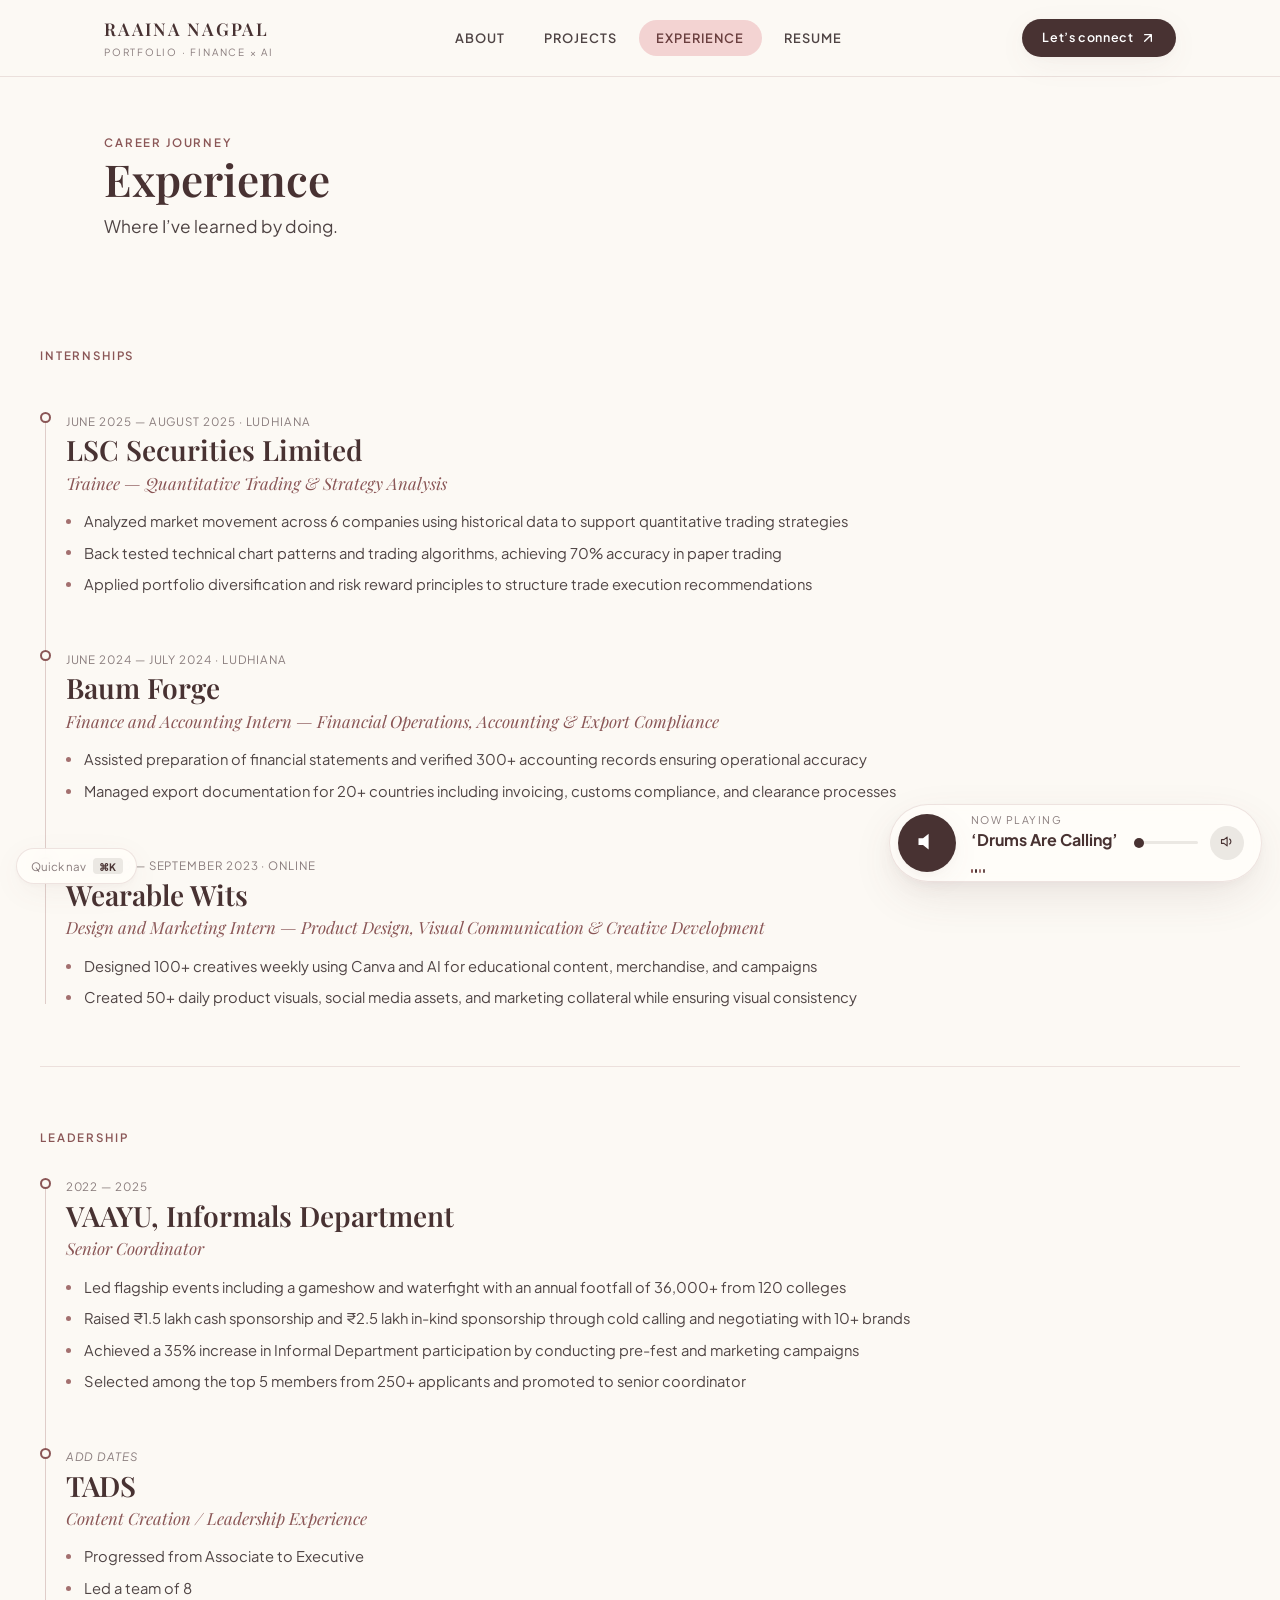
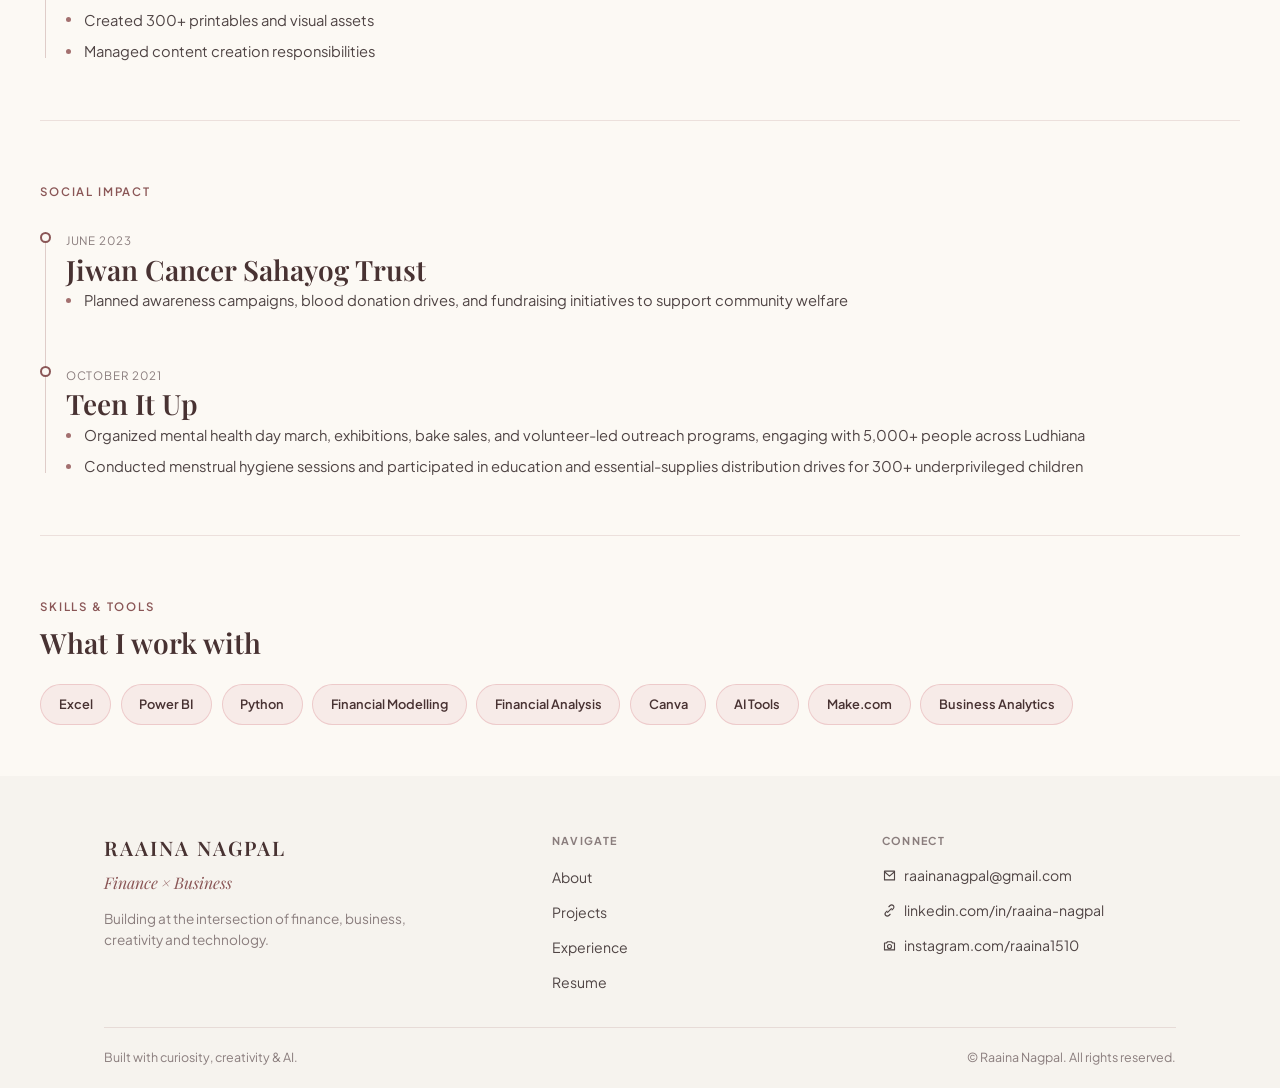
==== experience.html @ 9da61287 "Add files via upload" ====
<!DOCTYPE html>
<html lang="en">
<head>
<meta charset="UTF-8" />
<meta name="viewport" content="width=device-width, initial-scale=1.0" />
<title>Experience — Raaina Nagpal</title>
<meta name="description" content="Professional experience and skills." />
<link rel="preconnect" href="https://fonts.googleapis.com" />
<link rel="preconnect" href="https://fonts.gstatic.com" crossorigin />
<link href="https://fonts.googleapis.com/css2?family=Playfair+Display:ital,wght@0,500;0,600;0,700;1,500&family=Plus+Jakarta+Sans:wght@400;500;600;700&display=swap" rel="stylesheet" />
<link rel="stylesheet" href="css/style.css" />
</head>
<body data-page="experience">
<header class="site-header">
  <div class="inner">
    <a href="index.html" class="brand">
      <span class="brand-name">RAAINA NAGPAL</span>
      <span class="brand-tag">Portfolio &middot; Finance &times; AI</span>
    </a>
    <nav class="main-nav">
      <a href="index.html" data-nav-link>About</a>
<a href="projects.html" data-nav-link>Projects</a>
<a href="experience.html" data-nav-link>Experience</a>
<a href="resume.html" data-nav-link>Resume</a>
    </nav>
    <div class="header-actions">
      <a href="mailto:raainanagpal@gmail.com" class="btn-connect">
        <span>Let&rsquo;s connect</span>
        <svg class="icon-sm" viewBox="0 0 24 24" fill="none" stroke="currentColor" stroke-width="2" stroke-linecap="round" stroke-linejoin="round"><path d="M7 17L17 7M7 7h10v10"/></svg>
      </a>
      <button id="menu-toggle" class="menu-toggle" aria-label="Open menu">
        <svg viewBox="0 0 24 24" fill="none" stroke="currentColor" stroke-width="1.8" stroke-linecap="round"><path d="M3 6h18M3 12h18M3 18h18"/></svg>
      </button>
    </div>
  </div>
</header>

<div id="mobile-menu" class="mobile-menu">
  <div class="mobile-menu-top">
    <div class="brand">
      <span class="brand-name">RAAINA NAGPAL</span>
      <span class="brand-tag">Finance &times; Business</span>
    </div>
    <button id="menu-close" class="mobile-menu-close" aria-label="Close menu">
      <svg viewBox="0 0 24 24" fill="none" stroke="currentColor" stroke-width="1.8" stroke-linecap="round"><path d="M6 6l12 12M18 6L6 18"/></svg>
    </button>
  </div>
  <nav class="mobile-nav">
    <a href="index.html" data-nav-link>About</a>
<a href="projects.html" data-nav-link>Projects</a>
<a href="experience.html" data-nav-link>Experience</a>
<a href="resume.html" data-nav-link>Resume</a>
  </nav>
  <div class="mobile-menu-footer">&copy; <span id="current-year"></span> Raaina Nagpal. All rights reserved.</div>
</div>

<main>

<section class="page-hero container">
  <span class="eyebrow">Career Journey</span>
  <h1 class="headline-lg">Experience</h1>
  <p class="body-lg">Where I&rsquo;ve learned by doing.</p>
</section>

<section class="section-tight container">
  <span class="eyebrow">Internships</span>
  <div class="timeline">

    <div class="timeline-item">
      <span class="timeline-dot"></span>
      <span class="role-dates">June 2025 &mdash; August 2025 &middot; Ludhiana</span>
      <h3 class="headline-md">LSC Securities Limited</h3>
      <span class="role">Trainee &mdash; Quantitative Trading &amp; Strategy Analysis</span>
      <ul>
        <li>Analyzed market movement across 6 companies using historical data to support quantitative trading strategies</li>
        <li>Back tested technical chart patterns and trading algorithms, achieving 70% accuracy in paper trading</li>
        <li>Applied portfolio diversification and risk reward principles to structure trade execution recommendations</li>
      </ul>
    </div>

    <div class="timeline-item">
      <span class="timeline-dot"></span>
      <span class="role-dates">June 2024 &mdash; July 2024 &middot; Ludhiana</span>
      <h3 class="headline-md">Baum Forge</h3>
      <span class="role">Finance and Accounting Intern &mdash; Financial Operations, Accounting &amp; Export Compliance</span>
      <ul>
        <li>Assisted preparation of financial statements and verified 300+ accounting records ensuring operational accuracy</li>
        <li>Managed export documentation for 20+ countries including invoicing, customs compliance, and clearance processes</li>
      </ul>
    </div>

    <div class="timeline-item">
      <span class="timeline-dot"></span>
      <span class="role-dates">June 2023 &mdash; September 2023 &middot; Online</span>
      <h3 class="headline-md">Wearable Wits</h3>
      <span class="role">Design and Marketing Intern &mdash; Product Design, Visual Communication &amp; Creative Development</span>
      <ul>
        <li>Designed 100+ creatives weekly using Canva and AI for educational content, merchandise, and campaigns</li>
        <li>Created 50+ daily product visuals, social media assets, and marketing collateral while ensuring visual consistency</li>
      </ul>
    </div>

  </div>

  <div class="skills-section">
    <span class="eyebrow">Leadership</span>
    <div class="timeline" style="margin-top:1.5rem;">

      <div class="timeline-item">
        <span class="timeline-dot"></span>
        <span class="role-dates">2022 &mdash; 2025</span>
        <h3 class="headline-md">VAAYU, Informals Department</h3>
        <span class="role">Senior Coordinator</span>
        <ul>
          <li>Led flagship events including a gameshow and waterfight with an annual footfall of 36,000+ from 120 colleges</li>
          <li>Raised &#8377;1.5 lakh cash sponsorship and &#8377;2.5 lakh in-kind sponsorship through cold calling and negotiating with 10+ brands</li>
          <li>Achieved a 35% increase in Informal Department participation by conducting pre-fest and marketing campaigns</li>
          <li>Selected among the top 5 members from 250+ applicants and promoted to senior coordinator</li>
        </ul>
      </div>

      <div class="timeline-item">
        <span class="timeline-dot"></span>
        <span class="role-dates"><em>Add dates</em></span>
        <h3 class="headline-md">TADS</h3>
        <span class="role">Content Creation / Leadership Experience</span>
        <ul>
          <li>Progressed from Associate to Executive</li>
          <li>Led a team of 8</li>
          <li>Created 300+ printables and visual assets</li>
          <li>Managed content creation responsibilities</li>
        </ul>
      </div>

    </div>
  </div>

  <div class="skills-section">
    <span class="eyebrow">Social Impact</span>
    <div class="timeline" style="margin-top:1.5rem;">

      <div class="timeline-item">
        <span class="timeline-dot"></span>
        <span class="role-dates">June 2023</span>
        <h3 class="headline-md">Jiwan Cancer Sahayog Trust</h3>
        <ul>
          <li>Planned awareness campaigns, blood donation drives, and fundraising initiatives to support community welfare</li>
        </ul>
      </div>

      <div class="timeline-item">
        <span class="timeline-dot"></span>
        <span class="role-dates">October 2021</span>
        <h3 class="headline-md">Teen It Up</h3>
        <ul>
          <li>Organized mental health day march, exhibitions, bake sales, and volunteer-led outreach programs, engaging with 5,000+ people across Ludhiana</li>
          <li>Conducted menstrual hygiene sessions and participated in education and essential-supplies distribution drives for 300+ underprivileged children</li>
        </ul>
      </div>

    </div>
  </div>

  <div class="skills-section">
    <span class="eyebrow">Skills &amp; Tools</span>
    <h2 class="headline-md" style="margin-top:0.5rem;">What I work with</h2>
    <div class="skills-pills">
      <span class="skill-pill">Excel</span>
      <span class="skill-pill">Power BI</span>
      <span class="skill-pill">Python</span>
      <span class="skill-pill">Financial Modelling</span>
      <span class="skill-pill">Financial Analysis</span>
      <span class="skill-pill">Canva</span>
      <span class="skill-pill">AI Tools</span>
      <span class="skill-pill">Make.com</span>
      <span class="skill-pill">Business Analytics</span>
    </div>
  </div>
</section>

</main>
<footer class="site-footer">
  <div class="container">
    <div class="footer-grid">
      <div class="footer-brand">
        <span class="brand-name">RAAINA NAGPAL</span>
        <p class="tagline">Finance &times; Business</p>
        <p class="desc">Building at the intersection of finance, business, creativity and technology.</p>
      </div>
      <div class="footer-col">
        <h4>Navigate</h4>
        <ul>
          <li><a href="index.html">About</a></li>
          <li><a href="projects.html">Projects</a></li>
          <li><a href="experience.html">Experience</a></li>
          <li><a href="resume.html">Resume</a></li>
        </ul>
      </div>
      <div class="footer-col">
        <h4>Connect</h4>
        <ul>
          <li><a href="mailto:raainanagpal@gmail.com"><svg viewBox="0 0 24 24" fill="none" stroke="currentColor" stroke-width="1.8" stroke-linecap="round" stroke-linejoin="round"><path d="M4 5h16v14H4z"/><path d="M4 6l8 7 8-7"/></svg> <span>raainanagpal@gmail.com</span></a></li>
          <li><a href="https://www.linkedin.com/in/raaina-nagpal-682293224" target="_blank" rel="noopener"><svg viewBox="0 0 24 24" fill="none" stroke="currentColor" stroke-width="1.8" stroke-linecap="round" stroke-linejoin="round"><path d="M9 15l6-6M8 13l-2 2a3.5 3.5 0 105 5l2-2M16 11l2-2a3.5 3.5 0 10-5-5l-2 2"/></svg> <span>linkedin.com/in/raaina-nagpal</span></a></li>
          <li><a href="https://www.instagram.com/raaina1510" target="_blank" rel="noopener"><svg viewBox="0 0 24 24" fill="none" stroke="currentColor" stroke-width="1.8" stroke-linecap="round" stroke-linejoin="round"><path d="M4 8h3l2-2h6l2 2h3v11H4z"/><circle cx="12" cy="13.5" r="3.2"/></svg> <span>instagram.com/raaina1510</span></a></li>
        </ul>
      </div>
    </div>
    <div class="footer-bottom">
      <p>Built with curiosity, creativity &amp; AI.</p>
      <p>&copy; <span id="current-year"></span> Raaina Nagpal. All rights reserved.</p>
    </div>
  </div>
</footer>

<div id="audio-player" class="audio-player">
  <audio preload="none" loop>
    <source src="assets/audio/theme-song.mp3" type="audio/mpeg" />
  </audio>
  <button class="audio-speaker-btn" data-audio-play aria-label="Play or pause the song">
    <span class="icon-speaker-off"><svg viewBox="0 0 24 24" fill="currentColor"><path d="M4 9v6h4l5 4V5L8 9z"/></svg></span>
    <span class="icon-speaker-on"><svg viewBox="0 0 24 24"><path d="M4 9v6h4l5 4V5L8 9z" fill="currentColor"/><path d="M16.3 8.3a5.2 5.2 0 010 7.4" stroke="currentColor" stroke-width="1.8" fill="none" stroke-linecap="round"/><path d="M19 5.8a8.8 8.8 0 010 12.4" stroke="currentColor" stroke-width="1.8" fill="none" stroke-linecap="round"/></svg></span>
  </button>
  <div class="audio-info">
    <span class="now-playing">Now Playing</span>
    <span class="song-name" data-audio-title>&lsquo;Drums Are Calling&rsquo;</span>
    <div class="audio-eq" aria-hidden="true"><span></span><span></span><span></span><span></span></div>
  </div>
  <div class="audio-secondary">
    <input type="range" class="audio-progress" data-audio-progress value="0" min="0" max="100" aria-label="Seek" />
    <button class="audio-btn" data-audio-mute aria-label="Mute or unmute">
      <span class="icon-volume"><svg viewBox="0 0 24 24" fill="none" stroke="currentColor" stroke-width="1.8" stroke-linecap="round" stroke-linejoin="round"><path d="M4 9v6h4l5 4V5L8 9z"/><path d="M17 8a5 5 0 010 8"/></svg></span>
      <span class="icon-muted" style="display:none"><svg viewBox="0 0 24 24" fill="none" stroke="currentColor" stroke-width="1.8" stroke-linecap="round" stroke-linejoin="round"><path d="M4 9v6h4l5 4V5L8 9z"/><path d="M16 9l4 6M20 9l-4 6"/></svg></span>
    </button>
  </div>
</div>

<button id="cmdk-hint" class="cmdk-hint" aria-label="Open quick navigation">
  <span class="cmdk-hint-label">Quick nav</span>
  <kbd>&#8984;K</kbd>
</button>

<script src="js/main.js"></script>

</body>
</html>
---- css/style.css ----
/* ==========================================================================
   RAAINA NAGPAL — PORTFOLIO
   Design system: "Atelier Editorial"
   Soft feminine + sophisticated + minimal + editorial + modern business.
   All colours / type / spacing live in the variables below — change the
   look of the whole site by editing this one block.
   ========================================================================== */

:root {
  /* Colour palette */
  --surface: #fcf9f4;
  --surface-container-lowest: #ffffff;
  --surface-container-low: #f6f3ee;
  --surface-container: #f0ede9;
  --surface-container-high: #ebe8e3;
  --surface-container-highest: #e5e2dd;

  --on-surface: #1c1c19;
  --on-surface-variant: #4f4444;
  --outline: #8a7d7d;
  --outline-variant: #d3c3c2;

  --primary: #483232;          /* deep cocoa — headlines, primary actions */
  --primary-hover: #6a4f4f;
  --on-primary: #ffffff;

  --secondary: #8a5656;        /* dusty rose — accents, active states */
  --secondary-container: #f3d3d2;
  --on-secondary-container: #6a3f3f;

  --tertiary: #a3706f;         /* blush accent */
  --tertiary-container: #f7ebe8;

  --blush: #f7ebe8;
  --blush-strong: #f3d8d7;

  --border-hairline: rgba(163, 112, 112, 0.18);
  --border-hairline-strong: rgba(163, 112, 112, 0.32);

  --shadow-card: 0 8px 32px -4px rgba(125, 90, 90, 0.08), 0 2px 8px -2px rgba(125, 90, 90, 0.05);
  --shadow-float: 0 16px 48px -8px rgba(97, 72, 72, 0.14), 0 4px 16px -4px rgba(97, 72, 72, 0.06);

  /* Typography */
  --font-display: 'Playfair Display', 'Georgia', serif;
  --font-body: 'Plus Jakarta Sans', -apple-system, 'Segoe UI', sans-serif;

  /* Layout */
  --max-width: 1200px;
  --gutter-desktop: 4rem;
  --gutter-tablet: 2rem;
  --gutter-mobile: 1.25rem;

  --radius-sm: 4px;
  --radius-md: 8px;
  --radius-lg: 12px;
  --radius-full: 999px;

  --surface-glass: rgba(252, 249, 244, 0.88);
  --surface-glass-strong: rgba(255, 253, 249, 0.92);
}

/* ---------- Reset & base ---------- */
*, *::before, *::after { box-sizing: border-box; }
html { scroll-behavior: smooth; }
@media (prefers-reduced-motion: reduce) {
  html { scroll-behavior: auto; }
  *, *::before, *::after { animation-duration: 0.01ms !important; animation-iteration-count: 1 !important; transition-duration: 0.01ms !important; }
}

body {
  margin: 0;
  background: var(--surface);
  color: var(--on-surface);
  font-family: var(--font-body);
  font-size: 16px;
  line-height: 1.6;
  -webkit-font-smoothing: antialiased;
}

img { max-width: 100%; display: block; }
a { color: inherit; text-decoration: none; }
button { font-family: inherit; cursor: pointer; }
ul { margin: 0; padding: 0; list-style: none; }
h1, h2, h3, h4, p { margin: 0; }

:focus-visible {
  outline: 2px solid var(--secondary);
  outline-offset: 3px;
}

.container {
  max-width: var(--max-width);
  margin: 0 auto;
  padding: 0 var(--gutter-mobile);
}
@media (min-width: 768px) { .container { padding: 0 var(--gutter-tablet); } }
@media (min-width: 1024px) { .container { padding: 0 var(--gutter-desktop); } }

.eyebrow {
  font-size: 0.72rem;
  font-weight: 600;
  letter-spacing: 0.16em;
  text-transform: uppercase;
  color: var(--secondary);
}

.section { padding: clamp(3rem, 6vw, 6rem) 0; }
.section-tight { padding: clamp(2rem, 4vw, 3.5rem) 0; }

/* ---------- Typography scale ---------- */
.display-hero {
  font-family: var(--font-display);
  font-weight: 600;
  font-size: clamp(2.4rem, 5.2vw, 4rem);
  line-height: 1.08;
  letter-spacing: -0.01em;
  color: var(--primary);
}
.headline-lg {
  font-family: var(--font-display);
  font-weight: 600;
  font-size: clamp(2rem, 4vw, 2.75rem);
  line-height: 1.12;
  color: var(--primary);
}
.headline-md {
  font-family: var(--font-display);
  font-weight: 600;
  font-size: clamp(1.4rem, 2.4vw, 1.75rem);
  line-height: 1.25;
  color: var(--primary);
}
.headline-sm {
  font-family: var(--font-display);
  font-weight: 600;
  font-size: 1.3rem;
  line-height: 1.3;
  color: var(--primary);
}
.body-lg { font-size: 1.08rem; line-height: 1.7; color: var(--on-surface-variant); }
.body-md { font-size: 0.98rem; line-height: 1.65; color: var(--on-surface-variant); }
.subheading { font-size: 1.15rem; color: var(--secondary); font-family: var(--font-display); font-style: italic; }

/* ---------- Header / Nav ---------- */
.site-header {
  position: fixed;
  top: 0; left: 0; right: 0;
  z-index: 100;
  background: var(--surface-glass);
  backdrop-filter: blur(10px);
  -webkit-backdrop-filter: blur(10px);
  border-bottom: 1px solid var(--border-hairline);
}
.site-header .inner {
  max-width: var(--max-width);
  margin: 0 auto;
  padding: 0 var(--gutter-mobile);
  height: 76px;
  display: flex;
  align-items: center;
  justify-content: space-between;
  gap: 1rem;
}
@media (min-width: 768px) { .site-header .inner { padding: 0 var(--gutter-tablet); } }
@media (min-width: 1024px) { .site-header .inner { padding: 0 var(--gutter-desktop); } }

.brand { display: flex; flex-direction: column; gap: 2px; }
.brand-name {
  font-family: var(--font-display);
  font-weight: 600;
  font-size: 1.1rem;
  letter-spacing: 0.1em;
  color: var(--primary);
}
.brand-tag {
  font-size: 0.62rem;
  letter-spacing: 0.18em;
  text-transform: uppercase;
  color: var(--outline);
}

.main-nav { display: none; align-items: center; gap: 0.25rem; }
@media (min-width: 900px) { .main-nav { display: flex; } }
.main-nav a {
  padding: 0.5rem 1.1rem;
  font-size: 0.8rem;
  font-weight: 600;
  letter-spacing: 0.08em;
  text-transform: uppercase;
  color: var(--on-surface-variant);
  border-radius: var(--radius-full);
  transition: background 0.2s ease, color 0.2s ease;
}
.main-nav a:hover { color: var(--primary); background: var(--surface-container-low); }
.main-nav a.active { color: var(--on-secondary-container); background: var(--secondary-container); }

.header-actions { display: flex; align-items: center; gap: 0.75rem; }
.btn-connect {
  display: none;
  align-items: center;
  gap: 0.4rem;
  padding: 0.55rem 1.25rem;
  background: var(--primary);
  color: var(--on-primary);
  border-radius: var(--radius-full);
  font-size: 0.78rem;
  font-weight: 600;
  letter-spacing: 0.05em;
  box-shadow: var(--shadow-card);
  transition: background 0.2s ease;
}
.btn-connect:hover { background: var(--primary-hover); }
@media (min-width: 640px) { .btn-connect { display: inline-flex; } }

.menu-toggle {
  display: inline-flex;
  align-items: center;
  justify-content: center;
  width: 40px; height: 40px;
  background: none;
  border: none;
  color: var(--primary);
}
@media (min-width: 900px) { .menu-toggle { display: none; } }

/* Mobile menu */
.mobile-menu {
  position: fixed;
  inset: 0;
  z-index: 200;
  background: var(--surface-glass-strong);
  backdrop-filter: blur(16px);
  display: flex;
  flex-direction: column;
  justify-content: space-between;
  padding: 1.75rem var(--gutter-mobile) 2rem;
  transform: translateX(100%);
  transition: transform 0.32s ease;
}
.mobile-menu.open { transform: translateX(0); }
.mobile-menu-top { display: flex; align-items: center; justify-content: space-between; }
.mobile-menu-close { width: 40px; height: 40px; background: none; border: none; color: var(--primary); }
.mobile-nav { display: flex; flex-direction: column; gap: 1.25rem; margin-top: 2.5rem; }
.mobile-nav a {
  font-family: var(--font-display);
  font-size: 1.9rem;
  color: var(--primary);
}
.mobile-nav a.active { color: var(--secondary); }
.mobile-menu-footer { font-size: 0.8rem; color: var(--outline); }

body.menu-lock { overflow: hidden; }

/* ---------- Buttons ---------- */
.btn {
  display: inline-flex;
  align-items: center;
  gap: 0.5rem;
  padding: 0.85rem 1.6rem;
  border-radius: var(--radius-sm);
  font-size: 0.85rem;
  font-weight: 600;
  letter-spacing: 0.02em;
  border: 1px solid transparent;
  transition: all 0.2s ease;
}
.btn-primary { background: var(--primary); color: var(--on-primary); box-shadow: var(--shadow-card); }
.btn-primary:hover { background: var(--primary-hover); transform: translateY(-1px); }
.btn-secondary { background: var(--surface-container-lowest); color: var(--primary); border-color: var(--border-hairline-strong); }
.btn-secondary:hover { background: var(--blush); border-color: var(--secondary); }
.btn svg { width: 16px; height: 16px; transition: transform 0.2s ease; }
.btn-primary:hover svg { transform: translateX(3px); }

/* ---------- Hero (home) ---------- */
.hero {
  padding-top: clamp(6rem, 10vw, 8.5rem);
  padding-bottom: clamp(3rem, 6vw, 5rem);
}
.hero-grid {
  display: grid;
  grid-template-columns: 1fr;
  gap: 2.5rem;
  align-items: center;
}
@media (min-width: 960px) { .hero-grid { grid-template-columns: 1.15fr 0.85fr; gap: 3.5rem; } }

.hero-pulse { display: inline-flex; align-items: center; gap: 0.5rem; margin-bottom: 1rem; }
.pulse-dot { width: 7px; height: 7px; border-radius: 50%; background: var(--secondary); position: relative; }
.pulse-dot::after {
  content: '';
  position: absolute; inset: -4px;
  border-radius: 50%;
  border: 1px solid var(--secondary);
  opacity: 0.6;
  animation: pulse 2.4s ease-out infinite;
}
@keyframes pulse { 0% { transform: scale(0.6); opacity: 0.7; } 100% { transform: scale(2.2); opacity: 0; } }

.hero h1 { margin-bottom: 1.1rem; }
.hero .x-sep { color: var(--secondary); font-style: italic; font-weight: 400; }

.hero-quote {
  border-left: 3px solid var(--secondary-container);
  padding: 0.25rem 0 0.25rem 1.1rem;
  margin: 1.25rem 0;
  font-family: var(--font-display);
  font-style: italic;
  font-size: 1.2rem;
  color: var(--on-surface-variant);
}

.hero-intro { max-width: 540px; margin-bottom: 1.75rem; }

.hero-ctas { display: flex; flex-wrap: wrap; align-items: center; gap: 0.9rem; }
.availability-pill {
  display: inline-flex; align-items: center; gap: 0.5rem;
  padding: 0.5rem 1rem;
  background: var(--surface-container-lowest);
  border-radius: var(--radius-full);
  box-shadow: var(--shadow-card);
  font-size: 0.7rem; letter-spacing: 0.08em; text-transform: uppercase; color: var(--outline);
}
.availability-pill .dot { width: 6px; height: 6px; border-radius: 50%; background: #6f8f6f; }

/* Photo frame */
.photo-frame-wrap { position: relative; max-width: 420px; margin: 0 auto 1.5rem; }
.photo-frame {
  position: relative;
  background: var(--surface-container-lowest);
  padding: 10px;
  border-radius: var(--radius-lg);
  box-shadow: var(--shadow-float);
}
.photo-frame .photo {
  position: relative;
  aspect-ratio: 3 / 4;
  border-radius: var(--radius-md);
  overflow: hidden;
  background: var(--surface-container-high);
}
.photo-frame .photo img {
  width: 100%; height: 100%;
  object-fit: cover; object-position: center top;
  transition: transform 0.7s ease;
}
.photo-frame:hover .photo img { transform: scale(1.04); }
.photo-caption {
  margin-top: 10px;
  padding: 0.8rem 1rem;
  background: var(--surface-container-low);
  border-radius: var(--radius-md);
  display: flex; align-items: center; justify-content: space-between;
}
.photo-caption .name { font-family: var(--font-display); font-weight: 600; color: var(--primary); font-size: 0.95rem; }
.photo-caption .loc { font-size: 0.65rem; letter-spacing: 0.1em; text-transform: uppercase; color: var(--outline); }
.photo-badge {
  position: absolute; top: 0.85rem; left: 0.85rem;
  max-width: 200px;
  background: var(--surface-glass-strong);
  backdrop-filter: blur(6px);
  padding: 0.5rem 0.85rem;
  border-radius: var(--radius-md);
  box-shadow: var(--shadow-card);
  display: inline-flex;
  align-items: center; gap: 0.5rem;
}
.photo-badge .label { font-size: 0.58rem; letter-spacing: 0.1em; text-transform: uppercase; color: var(--outline); display: block; }
.photo-badge .value { font-size: 0.82rem; font-weight: 600; color: var(--primary); line-height: 1.3; }

/* ---------- About preview ---------- */
.about-preview p { max-width: 68ch; }
.discipline-grid {
  display: grid;
  grid-template-columns: 1fr;
  gap: 1.25rem;
  margin-top: 2rem;
}
@media (min-width: 700px) { .discipline-grid { grid-template-columns: repeat(2, 1fr); } }
.discipline-card {
  background: var(--surface-container-lowest);
  border: 1px solid var(--border-hairline);
  padding: 1.75rem;
  border-radius: var(--radius-lg);
  transition: box-shadow 0.2s ease;
}
.discipline-card:hover { box-shadow: var(--shadow-card); }
.discipline-card h3 { margin: 0.75rem 0 0.5rem; }
.discipline-icon {
  width: 42px; height: 42px;
  border-radius: var(--radius-md);
  background: var(--surface-container-low);
  display: flex; align-items: center; justify-content: center;
  color: var(--primary);
}
.discipline-icon svg { width: 20px; height: 20px; }

/* ---------- Section heading pattern ---------- */
.page-hero {
  padding-top: clamp(6.5rem, 10vw, 9rem);
  padding-bottom: clamp(2rem, 4vw, 3rem);
}
.page-hero h1 { margin-bottom: 0.6rem; }

/* ---------- Entrance (hero only, on load — not repeated per-section) ---------- */
@keyframes fade-up {
  from { opacity: 0; transform: translateY(10px); }
  to { opacity: 1; transform: translateY(0); }
}
.fade-in { animation: fade-up 0.7s ease both; }

/* ---------- Projects page ---------- */
.projects-subhead { max-width: 60ch; margin-top: 0.5rem; }
.project-case {
  border-top: 1px solid var(--border-hairline);
  padding: clamp(2.5rem, 5vw, 4rem) 0;
}
.project-case:first-of-type { border-top: none; }
.project-case-head {
  display: flex; flex-direction: column; gap: 0.75rem;
  margin-bottom: 2rem;
}
.project-index { font-family: var(--font-display); font-style: italic; color: var(--tertiary); font-size: 1.1rem; }
.project-case-head h2 { margin: 0; }
.project-case-head .subtitle { color: var(--secondary); font-family: var(--font-display); font-style: italic; font-size: 1.15rem; }

.metric-row {
  display: grid;
  grid-template-columns: repeat(2, 1fr);
  gap: 1rem;
  margin: 1.75rem 0;
}
@media (min-width: 700px) { .metric-row { grid-template-columns: repeat(4, 1fr); } }
.metric-card {
  background: var(--surface-container-lowest);
  border: 1px solid var(--border-hairline);
  border-radius: var(--radius-md);
  padding: 1.25rem 1rem;
  text-align: center;
}
.metric-card .value { font-family: var(--font-display); font-weight: 600; font-size: 1.4rem; color: var(--primary); }
.metric-card .label { display: block; margin-top: 0.35rem; font-size: 0.68rem; letter-spacing: 0.1em; text-transform: uppercase; color: var(--outline); }

.process-list { display: grid; grid-template-columns: 1fr; gap: 0.75rem; margin: 1.75rem 0; }
@media (min-width: 700px) { .process-list { grid-template-columns: repeat(2, 1fr); } }
.process-step {
  display: flex; align-items: baseline; gap: 0.85rem;
  padding: 0.85rem 1rem;
  background: var(--surface-container-low);
  border-radius: var(--radius-sm);
}
.process-step .num { font-family: var(--font-display); font-weight: 600; color: var(--tertiary); font-size: 0.95rem; }
.process-step .txt { font-size: 0.88rem; color: var(--on-surface-variant); }

.image-grid { display: grid; grid-template-columns: repeat(2, 1fr); gap: 0.85rem; margin-top: 1.75rem; }
@media (min-width: 700px) { .image-grid { grid-template-columns: repeat(4, 1fr); } }
.image-grid figure { margin: 0; border-radius: var(--radius-md); overflow: hidden; border: 1px solid var(--border-hairline); }
.image-grid img { aspect-ratio: 1/1; object-fit: cover; filter: saturate(0.9); transition: filter 0.3s ease, transform 0.4s ease; }
.image-grid figure:hover img { filter: saturate(1.1); transform: scale(1.03); }

.screenshot-frame {
  margin-top: 1.75rem;
  border-radius: var(--radius-lg);
  overflow: hidden;
  border: 1px solid var(--border-hairline);
  box-shadow: var(--shadow-card);
}
.screenshot-frame img { width: 100%; }

.flow-row {
  display: flex; flex-wrap: wrap; align-items: center; gap: 0.6rem;
  margin: 1.75rem 0;
}
.flow-node {
  padding: 0.65rem 1.15rem;
  background: var(--blush);
  border: 1px solid var(--border-hairline-strong);
  border-radius: var(--radius-full);
  font-size: 0.78rem; font-weight: 600; color: var(--primary);
}
.flow-arrow { color: var(--secondary); font-size: 1.1rem; }

.asset-placeholders { display: grid; grid-template-columns: repeat(2, 1fr); gap: 0.85rem; margin-top: 1.5rem; }
@media (min-width: 700px) { .asset-placeholders { grid-template-columns: repeat(4, 1fr); } }
.asset-placeholder {
  border: 1.5px dashed var(--border-hairline-strong);
  border-radius: var(--radius-md);
  padding: 1.25rem 0.75rem;
  text-align: center;
  font-size: 0.72rem;
  letter-spacing: 0.04em;
  color: var(--outline);
  background: var(--surface-container-lowest);
}
.asset-placeholder svg { width: 20px; height: 20px; margin: 0 auto 0.5rem; color: var(--tertiary); }

.editable-note {
  margin-top: 1.5rem;
  font-size: 0.75rem;
  color: var(--outline);
  border-left: 2px solid var(--border-hairline-strong);
  padding-left: 0.75rem;
}

.brand-logo-plate {
  max-width: 380px;
  margin: 1.5rem 0;
  border-radius: var(--radius-md);
  overflow: hidden;
  border: 1px solid var(--border-hairline);
  box-shadow: var(--shadow-card);
}
.brand-logo-plate img { width: 100%; display: block; }

.stat-highlight {
  display: inline-flex;
  flex-direction: column;
  gap: 0.2rem;
  padding: 1.25rem 1.85rem;
  background: var(--surface-container-lowest);
  border: 1px solid var(--border-hairline);
  border-radius: var(--radius-md);
  margin: 0.5rem 0 1.25rem;
}
.stat-highlight .value { font-family: var(--font-display); font-weight: 600; font-size: 2.1rem; color: var(--primary); }
.stat-highlight .label { font-size: 0.7rem; letter-spacing: 0.1em; text-transform: uppercase; color: var(--outline); }

.inline-audio-player {
  margin-top: 1.5rem;
  padding: 1rem 1.25rem;
  background: var(--surface-container-lowest);
  border: 1px solid var(--border-hairline);
  border-radius: var(--radius-md);
  box-shadow: var(--shadow-card);
}
.inline-audio-player audio { display: block; }

/* ---------- Interactive pipeline simulator (Influencer Payment OS) ---------- */
.pipeline { margin: 1.5rem 0; }
.pipeline-track {
  display: flex;
  flex-wrap: wrap;
  align-items: center;
  gap: 0;
  margin-bottom: 1.25rem;
}
.pipeline-node {
  width: 38px;
  height: 38px;
  border-radius: 50%;
  border: 2px solid var(--border-hairline-strong);
  background: var(--surface-container-lowest);
  color: var(--primary);
  font-family: var(--font-display);
  font-weight: 600;
  font-size: 0.82rem;
  display: flex;
  align-items: center;
  justify-content: center;
  cursor: pointer;
  transition: all 0.25s ease;
  flex-shrink: 0;
  padding: 0;
}
.pipeline-node:hover { border-color: var(--secondary); }
.pipeline-node.active {
  background: var(--primary);
  border-color: var(--primary);
  color: var(--on-primary);
  transform: scale(1.14);
  box-shadow: var(--shadow-card);
}
.pipeline-node.done { background: var(--blush); border-color: var(--tertiary); color: var(--primary); }
.pipeline-connector {
  width: 20px;
  height: 2px;
  background: var(--border-hairline-strong);
  flex-shrink: 0;
  position: relative;
  overflow: hidden;
  transition: background 0.3s ease;
}
.pipeline-connector.done { background: var(--tertiary); }
@media (max-width: 640px) { .pipeline-connector { width: 10px; } }

.pipeline-detail {
  background: var(--surface-container-low);
  border-radius: var(--radius-md);
  padding: 1.25rem 1.5rem;
  min-height: 108px;
}
.pipeline-detail .pd-num {
  font-family: var(--font-display);
  font-style: italic;
  color: var(--tertiary);
  font-size: 0.82rem;
}
.pipeline-detail .pd-title {
  font-family: var(--font-display);
  font-weight: 600;
  color: var(--primary);
  font-size: 1.1rem;
  margin: 0.2rem 0 0.4rem;
  display: block;
}
.pipeline-detail .pd-text { font-size: 0.88rem; color: var(--on-surface-variant); margin: 0; }

.pipeline-controls {
  margin-top: 1rem;
  display: flex;
  align-items: center;
  gap: 0.85rem;
  flex-wrap: wrap;
}
.pipeline-controls .btn svg { width: 14px; height: 14px; }
.pipeline-hint { font-size: 0.76rem; color: var(--outline); }

/* ---------- Experience / timeline ---------- */
.timeline { position: relative; margin-top: 2.5rem; padding-left: 1.6rem; }
.timeline::before {
  content: '';
  position: absolute; left: 5px; top: 6px; bottom: 6px;
  width: 1px;
  background: var(--border-hairline-strong);
}
.timeline-item { position: relative; padding-bottom: 3rem; }
.timeline-item:last-child { padding-bottom: 0; }
.timeline-dot {
  position: absolute; left: -1.6rem; top: 0.35rem;
  width: 11px; height: 11px; border-radius: 50%;
  background: var(--surface);
  border: 2px solid var(--secondary);
}
.timeline-item .role-dates {
  font-size: 0.72rem; letter-spacing: 0.08em; text-transform: uppercase; color: var(--outline);
  margin-bottom: 0.4rem;
}
.timeline-item h3 { margin-bottom: 0.15rem; }
.timeline-item .role { color: var(--secondary); font-family: var(--font-display); font-style: italic; font-size: 1.05rem; margin-bottom: 0.85rem; display: block;}
.timeline-item ul { display: flex; flex-direction: column; gap: 0.5rem; }
.timeline-item li {
  position: relative; padding-left: 1.15rem;
  font-size: 0.92rem; color: var(--on-surface-variant);
}
.timeline-item li::before {
  content: ''; position: absolute; left: 0; top: 0.55rem;
  width: 5px; height: 5px; border-radius: 50%; background: var(--tertiary);
}

.skills-section { border-top: 1px solid var(--border-hairline); padding-top: clamp(2.5rem, 5vw, 3.5rem); margin-top: clamp(2.5rem, 5vw, 3.5rem); }
.skills-pills { display: flex; flex-wrap: wrap; gap: 0.6rem; margin-top: 1.5rem; }
.skill-pill {
  padding: 0.55rem 1.1rem;
  background: var(--blush);
  border: 1px solid rgba(232, 180, 184, 0.6);
  border-radius: var(--radius-full);
  font-size: 0.8rem; font-weight: 600; color: var(--primary);
  transition: background 0.2s ease, color 0.2s ease;
}
.skill-pill:hover { background: var(--primary); color: var(--on-primary); border-color: var(--primary); }

/* ---------- Resume page ---------- */
.resume-panel {
  margin-top: 2rem;
  display: grid;
  grid-template-columns: 1fr;
  gap: 2rem;
}
@media (min-width: 900px) { .resume-panel { grid-template-columns: 1.4fr 1fr; align-items: start; } }
.resume-panel-single {
  grid-template-columns: 1fr;
  max-width: 480px;
  margin: 0 auto;
}
.resume-side { display: flex; flex-direction: column; gap: 1.5rem; }
.resume-card {
  background: var(--surface-container-low);
  border-radius: var(--radius-md);
  padding: 1.5rem;
}
.resume-card h3 { margin-bottom: 0.6rem; }
.resume-card p { font-size: 0.88rem; color: var(--on-surface-variant); margin-bottom: 1rem; }
.resume-actions { display: flex; flex-direction: column; gap: 0.75rem; }
.resume-actions .btn { justify-content: center; width: 100%; }
.resume-summary-list { display: flex; flex-direction: column; gap: 0.6rem; margin-top: 0.5rem; }
.resume-summary-list li { font-size: 0.85rem; color: var(--on-surface-variant); display: flex; gap: 0.5rem; }
.resume-summary-list li::before { content: '—'; color: var(--tertiary); }

/* ---------- Footer ---------- */
.site-footer { background: var(--surface-container-low); }
.footer-grid {
  display: grid;
  grid-template-columns: 1fr;
  gap: 2.25rem;
  padding: clamp(2.5rem, 5vw, 3.5rem) 0 2rem;
}
@media (min-width: 768px) { .footer-grid { grid-template-columns: 1.4fr 1fr 1fr; } }
.footer-brand .brand-name { font-size: 1.25rem; }
.footer-brand .tagline { color: var(--secondary); font-family: var(--font-display); font-style: italic; margin: 0.4rem 0 0.75rem; }
.footer-brand .desc { font-size: 0.85rem; color: var(--outline); max-width: 34ch; }
.footer-col h4 {
  font-size: 0.68rem; letter-spacing: 0.12em; text-transform: uppercase; color: var(--outline);
  margin-bottom: 0.9rem;
}
.footer-col ul { display: flex; flex-direction: column; gap: 0.6rem; }
.footer-col a { font-size: 0.88rem; color: var(--on-surface-variant); display: inline-flex; align-items: center; gap: 0.45rem; transition: color 0.2s ease; }
.footer-col a:hover { color: var(--primary); }
.footer-col svg { width: 15px; height: 15px; }
.footer-bottom {
  border-top: 1px solid var(--border-hairline);
  padding: 1.25rem 0;
  display: flex; flex-direction: column; gap: 0.5rem;
  align-items: center; justify-content: space-between;
  font-size: 0.78rem; color: var(--outline);
  text-align: center;
}
@media (min-width: 640px) { .footer-bottom { flex-direction: row; text-align: left; } }

/* ---------- Audio player ---------- */
.audio-player {
  position: fixed;
  right: 1.1rem; bottom: 1.1rem;
  z-index: 90;
  display: flex; align-items: center; gap: 0.9rem;
  background: var(--surface-glass-strong);
  backdrop-filter: blur(10px);
  padding: 0.55rem 1.1rem 0.55rem 0.55rem;
  border-radius: var(--radius-full);
  box-shadow: var(--shadow-float);
  border: 1px solid var(--border-hairline);
  max-width: calc(100vw - 2rem);
}

/* The big, obviously-clickable speaker control */
.audio-speaker-btn {
  position: relative;
  width: 58px; height: 58px;
  border-radius: 50%;
  background: var(--primary);
  color: var(--on-primary);
  border: none;
  display: inline-flex; align-items: center; justify-content: center;
  cursor: pointer;
  flex-shrink: 0;
  transition: background 0.2s ease, transform 0.15s ease;
  box-shadow: var(--shadow-card);
}
.audio-speaker-btn:hover { background: var(--primary-hover); transform: scale(1.05); }
.audio-speaker-btn svg { width: 27px; height: 27px; }
.audio-speaker-btn .icon-speaker-on { display: none; }
.audio-player:not(.paused) .audio-speaker-btn .icon-speaker-off { display: none; }
.audio-player:not(.paused) .audio-speaker-btn .icon-speaker-on { display: block; }

/* Soft rings that pulse outward while the song plays */
.audio-speaker-btn::before, .audio-speaker-btn::after {
  content: '';
  position: absolute; inset: 0;
  border-radius: 50%;
  border: 1.5px solid var(--secondary);
  opacity: 0;
}
.audio-player:not(.paused) .audio-speaker-btn::before { animation: speaker-pulse 2.2s ease-out infinite; }
.audio-player:not(.paused) .audio-speaker-btn::after { animation: speaker-pulse 2.2s ease-out infinite 1.1s; }
@keyframes speaker-pulse {
  0% { transform: scale(1); opacity: 0.55; }
  100% { transform: scale(1.65); opacity: 0; }
}
@media (prefers-reduced-motion: reduce) {
  .audio-speaker-btn::before, .audio-speaker-btn::after { animation: none !important; opacity: 0 !important; }
}

.audio-info { display: flex; flex-direction: column; gap: 0.2rem; min-width: 0; line-height: 1.3; }
.audio-info .now-playing { font-size: 0.66rem; letter-spacing: 0.14em; text-transform: uppercase; color: var(--outline); }
.audio-info .song-name { font-size: 1rem; font-weight: 700; color: var(--primary); white-space: nowrap; overflow: hidden; text-overflow: ellipsis; max-width: 190px; }

.audio-eq { display: flex; align-items: flex-end; gap: 2px; height: 16px; margin-top: 0.15rem; }
.audio-eq span { width: 2px; height: 4px; background: var(--secondary); border-radius: 2px; transition: height 0.09s ease; }
.audio-eq span:nth-child(2) { background: var(--primary); }
.audio-eq span:nth-child(3) { background: var(--tertiary); }
.audio-eq span:nth-child(4) { background: var(--primary-hover); }
.audio-player.paused .audio-eq span { height: 4px !important; }

.audio-secondary { display: flex; align-items: center; gap: 0.6rem; }

.audio-progress {
  -webkit-appearance: none; appearance: none;
  width: 64px; height: 3px;
  background: var(--surface-container-high);
  border-radius: 2px; outline: none;
  display: none;
}
@media (min-width: 640px) { .audio-progress { display: block; } }
.audio-progress::-webkit-slider-thumb {
  -webkit-appearance: none; appearance: none;
  width: 10px; height: 10px; border-radius: 50%;
  background: var(--primary); cursor: pointer;
}
.audio-progress::-moz-range-thumb { width: 10px; height: 10px; border-radius: 50%; background: var(--primary); border: none; cursor: pointer; }

.audio-btn {
  width: 34px; height: 34px;
  border-radius: 50%;
  background: var(--surface-container-high);
  border: none;
  display: inline-flex; align-items: center; justify-content: center;
  color: var(--primary);
  transition: background 0.2s ease;
  flex-shrink: 0;
}
.audio-btn:hover { background: var(--secondary-container); }
.audio-btn svg { width: 15px; height: 15px; }

@media (max-width: 560px) {
  .audio-info { display: none; }
  .audio-secondary { display: none; }
  .audio-player { padding: 0.4rem; gap: 0; }
}

/* Utility */
.text-center { text-align: center; }
.mt-lg { margin-top: 2rem; }
.icon-sm { width: 16px; height: 16px; }

/* ==========================================================================
   Intro reveal — plays once per session, on the home page only.
   ========================================================================== */
#intro-overlay {
  position: fixed;
  inset: 0;
  z-index: 300;
  background: var(--surface);
  display: flex;
  align-items: center;
  justify-content: center;
  flex-direction: column;
  gap: 0.9rem;
  transition: opacity 0.7s ease, visibility 0.7s ease;
}
#intro-overlay.intro-hidden { opacity: 0; visibility: hidden; pointer-events: none; }
#intro-overlay .intro-mark {
  font-family: var(--font-display);
  font-weight: 600;
  font-size: clamp(2.2rem, 7vw, 3.6rem);
  color: var(--primary);
  letter-spacing: 0.03em;
  opacity: 0;
  animation: intro-fade-up 0.9s ease forwards 0.15s;
}
#intro-overlay .intro-rule {
  width: 0;
  height: 1px;
  background: var(--border-hairline-strong);
  animation: intro-rule 0.7s ease forwards 0.55s;
}
#intro-overlay .intro-tag {
  font-size: 0.68rem;
  letter-spacing: 0.26em;
  text-transform: uppercase;
  color: var(--secondary);
  opacity: 0;
  animation: intro-fade-up 0.9s ease forwards 0.75s;
}
@keyframes intro-fade-up { from { opacity: 0; transform: translateY(8px); } to { opacity: 1; transform: translateY(0); } }
@keyframes intro-rule { from { width: 0; } to { width: 56px; } }
@media (prefers-reduced-motion: reduce) {
  #intro-overlay .intro-mark, #intro-overlay .intro-tag { animation: none; opacity: 1; }
  #intro-overlay .intro-rule { animation: none; width: 56px; }
  #intro-overlay { transition: opacity 0.15s ease; }
}

/* ==========================================================================
   Command palette (Ctrl/Cmd+K quick navigation)
   ========================================================================== */
.cmdk-hint {
  position: fixed;
  left: 1rem;
  bottom: 1rem;
  z-index: 89;
  display: inline-flex;
  align-items: center;
  gap: 0.45rem;
  padding: 0.55rem 0.85rem;
  background: var(--surface-glass-strong);
  backdrop-filter: blur(8px);
  border: 1px solid var(--border-hairline);
  border-radius: var(--radius-full);
  box-shadow: var(--shadow-card);
  font-size: 0.72rem;
  color: var(--outline);
  cursor: pointer;
  transition: box-shadow 0.2s ease;
}
.cmdk-hint:hover { box-shadow: var(--shadow-float); }
.cmdk-hint kbd {
  font-family: var(--font-body);
  font-size: 0.64rem;
  font-weight: 700;
  background: var(--surface-container-high);
  color: var(--primary);
  border-radius: 4px;
  padding: 0.1rem 0.4rem;
}
@media (max-width: 640px) { .cmdk-hint-label { display: none; } }

.cmdk-backdrop {
  position: fixed;
  inset: 0;
  z-index: 250;
  background: rgba(28, 20, 20, 0.4);
  backdrop-filter: blur(2px);
  display: flex;
  align-items: flex-start;
  justify-content: center;
  padding: 12vh 1rem 1rem;
  opacity: 0;
  pointer-events: none;
  transition: opacity 0.2s ease;
}
.cmdk-backdrop.open { opacity: 1; pointer-events: auto; }
.cmdk-modal {
  width: 100%;
  max-width: 480px;
  background: var(--surface-container-lowest);
  border: 1px solid var(--border-hairline);
  border-radius: var(--radius-lg);
  box-shadow: var(--shadow-float);
  overflow: hidden;
  transform: translateY(-8px);
  transition: transform 0.2s ease;
}
.cmdk-backdrop.open .cmdk-modal { transform: translateY(0); }
.cmdk-input-row {
  display: flex;
  align-items: center;
  gap: 0.6rem;
  padding: 0.9rem 1.1rem;
  border-bottom: 1px solid var(--border-hairline);
}
.cmdk-input-row svg { width: 16px; height: 16px; color: var(--outline); flex-shrink: 0; }
.cmdk-input {
  border: none;
  outline: none;
  background: none;
  flex: 1;
  font-family: var(--font-body);
  font-size: 0.95rem;
  color: var(--on-surface);
}
.cmdk-input::placeholder { color: var(--outline); }
.cmdk-list { max-height: 320px; overflow-y: auto; padding: 0.5rem; }
.cmdk-item {
  display: flex;
  align-items: center;
  gap: 0.7rem;
  padding: 0.65rem 0.75rem;
  border-radius: var(--radius-sm);
  cursor: pointer;
  font-size: 0.88rem;
  color: var(--on-surface-variant);
}
.cmdk-item svg { width: 15px; height: 15px; color: var(--tertiary); flex-shrink: 0; }
.cmdk-item.active { background: var(--blush); color: var(--primary); }
.cmdk-empty { padding: 1.5rem; text-align: center; font-size: 0.85rem; color: var(--outline); }
.cmdk-footer {
  display: flex;
  justify-content: space-between;
  padding: 0.55rem 1.1rem;
  border-top: 1px solid var(--border-hairline);
  font-size: 0.64rem;
  color: var(--outline);
  letter-spacing: 0.03em;
}
.cmdk-footer kbd {
  font-family: var(--font-body);
  background: var(--surface-container-high);
  color: var(--primary);
  border-radius: 3px;
  padding: 0.05rem 0.3rem;
  margin: 0 0.15rem;
}
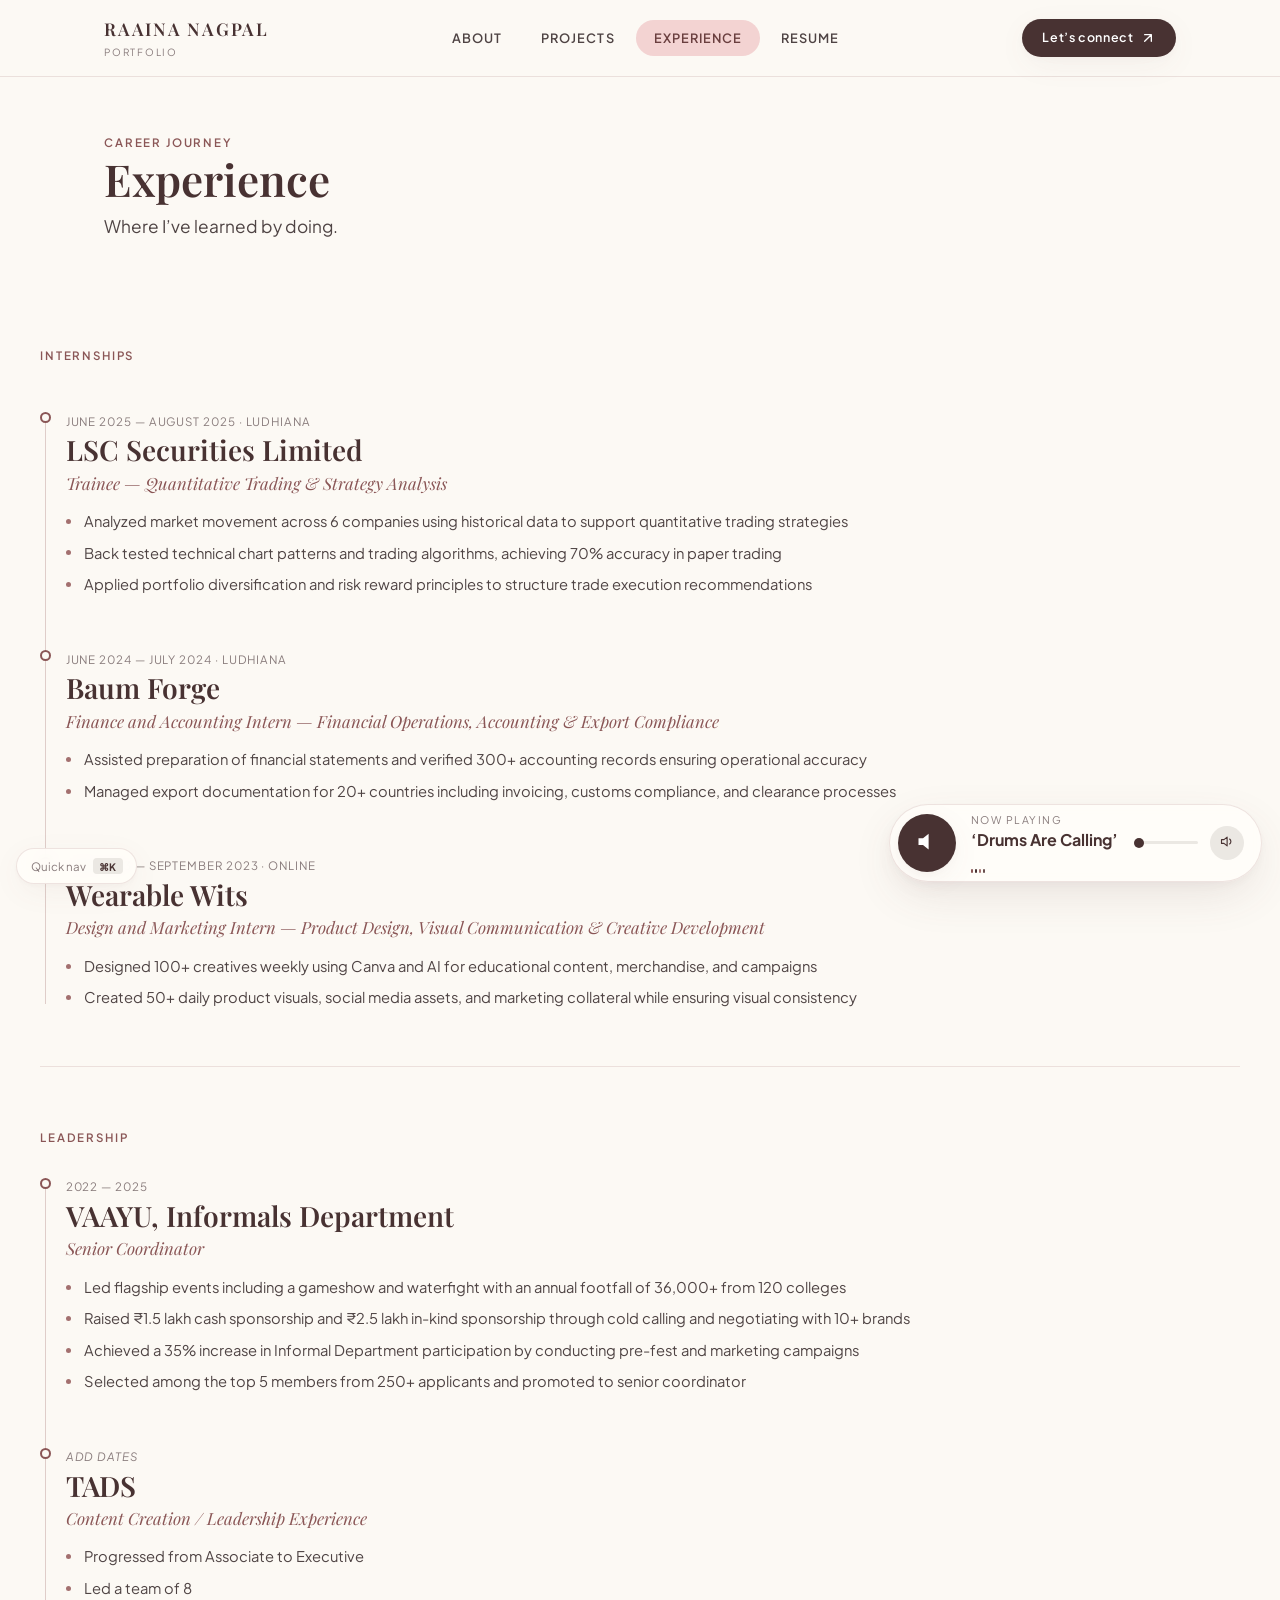
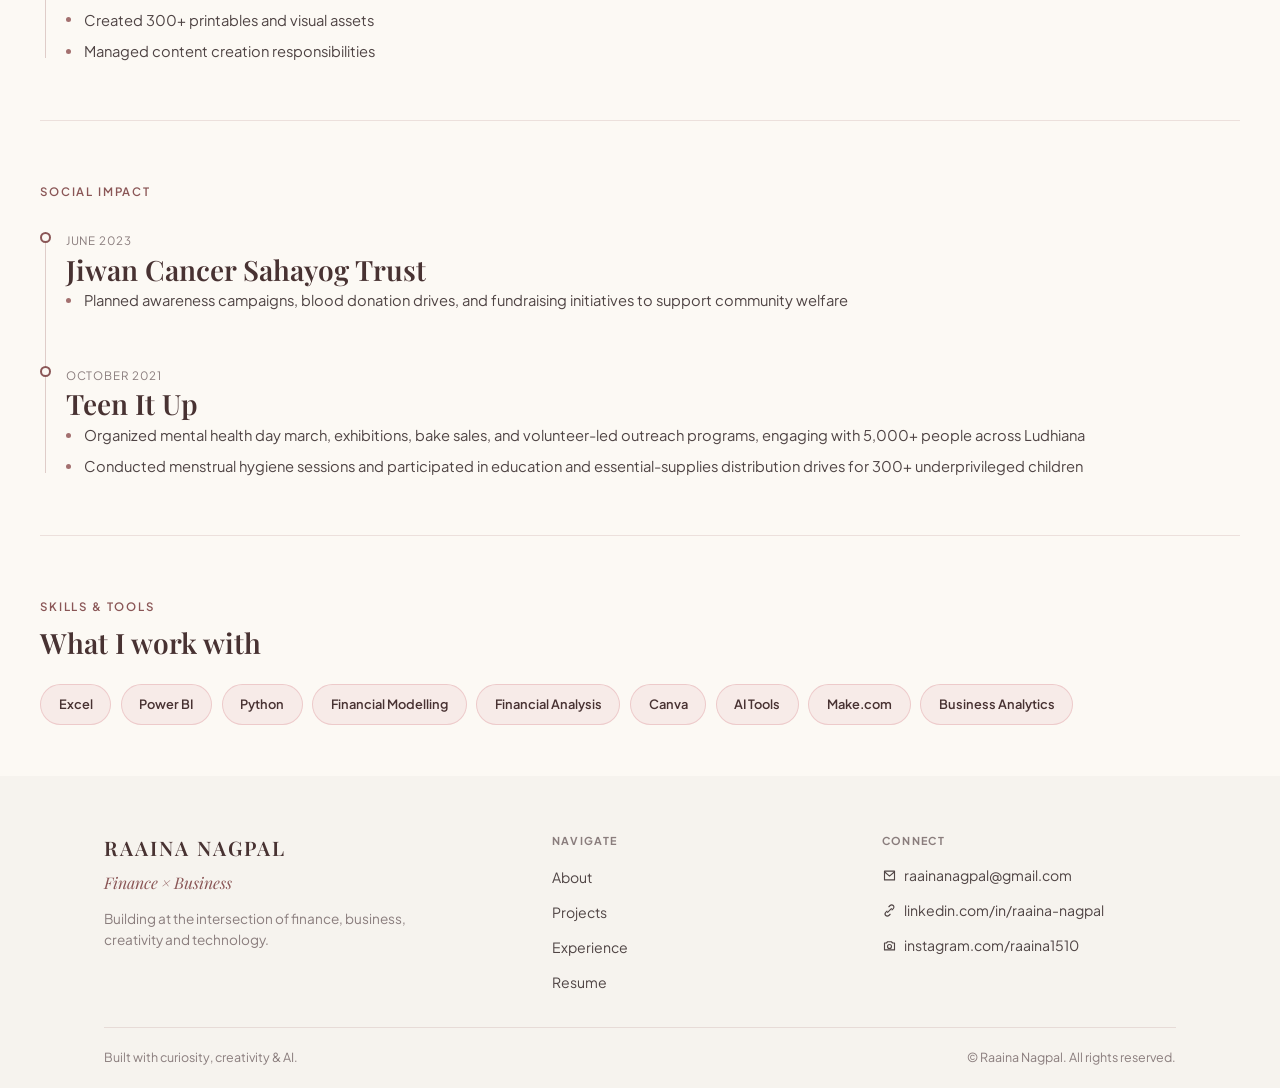
==== commit ac2fe2b8: "Add files via upload" ====
--- a/experience.html
+++ b/experience.html
@@ -15,7 +15,7 @@
   <div class="inner">
     <a href="index.html" class="brand">
       <span class="brand-name">RAAINA NAGPAL</span>
-      <span class="brand-tag">Portfolio &middot; Finance &times; AI</span>
+      <span class="brand-tag">Portfolio</span>
     </a>
     <nav class="main-nav">
       <a href="index.html" data-nav-link>About</a>
